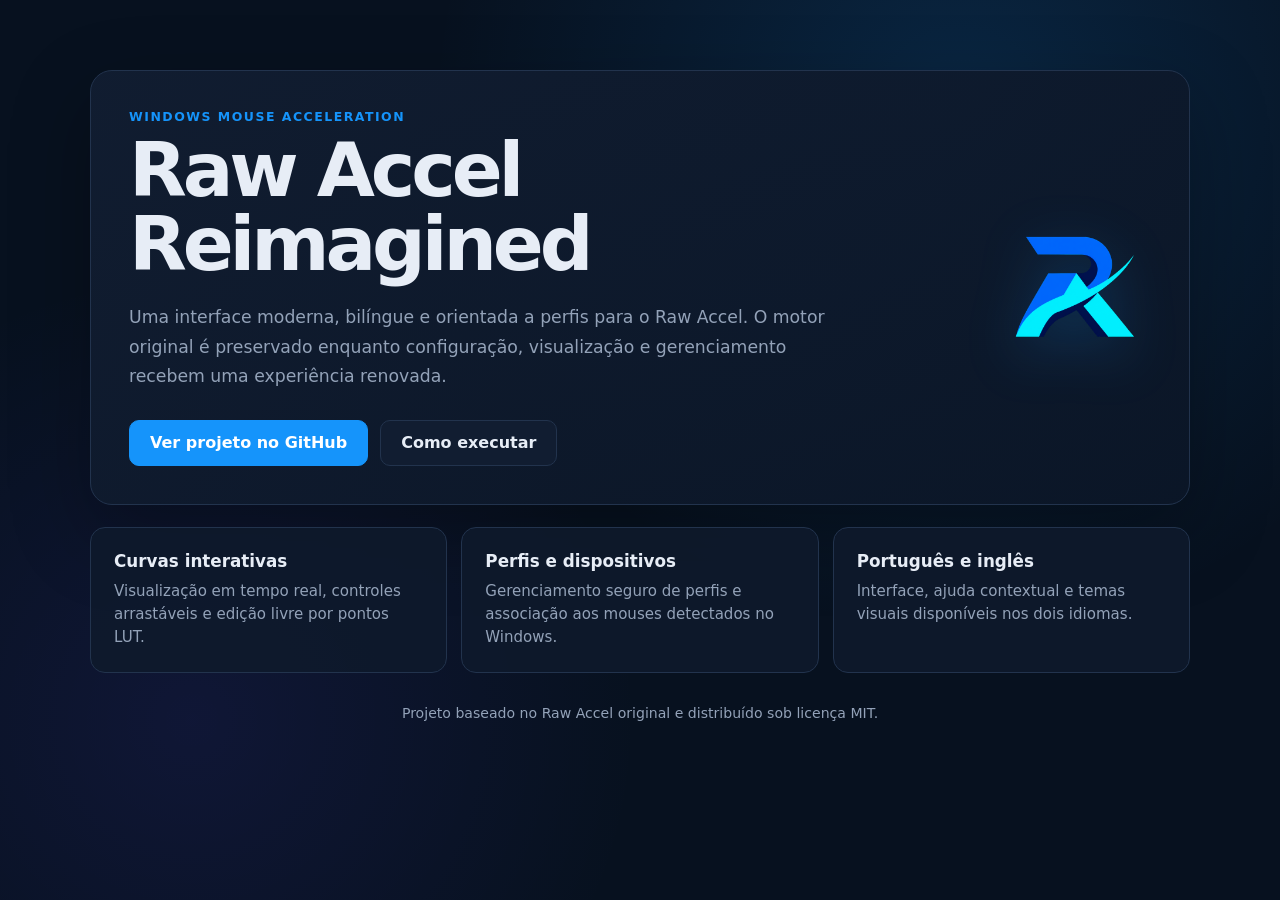
==== index.html @ 5df14cfa "Add GitHub Pages landing page and Google verification" ====
<!doctype html>
<html lang="pt-BR">
<head>
  <meta charset="utf-8">
  <meta name="viewport" content="width=device-width, initial-scale=1">
  <meta name="google-site-verification" content="Goe5ZUtYQIPYvtjaUvqPZYEEkocUjE1G4FRK8tUKPJo">
  <meta name="description" content="Raw Accel Reimagined: interface moderna, bilíngue e orientada a perfis para o driver Raw Accel no Windows.">
  <meta name="theme-color" content="#07111f">
  <link rel="canonical" href="https://diskcell.github.io/Raw-Accel-Reimagined/">
  <link rel="icon" href="modern-ui/branding/raw-accel-reimagined-logo.png">
  <title>Raw Accel Reimagined</title>
  <style>
    :root {
      color-scheme: dark;
      --background: #07111f;
      --surface: #0e1a2c;
      --surface-alt: #111d31;
      --border: #22334d;
      --text: #e7edf6;
      --muted: #93a2b8;
      --accent: #1594fb;
      --accent-hover: #42adff;
    }

    * { box-sizing: border-box; }

    body {
      margin: 0;
      min-height: 100vh;
      font-family: "Segoe UI", system-ui, -apple-system, sans-serif;
      color: var(--text);
      background:
        radial-gradient(circle at 75% 12%, rgba(21, 148, 251, .16), transparent 33rem),
        radial-gradient(circle at 15% 80%, rgba(91, 70, 255, .10), transparent 28rem),
        var(--background);
    }

    main {
      width: min(1100px, calc(100% - 40px));
      margin: 0 auto;
      padding: 70px 0 55px;
    }

    .hero {
      display: grid;
      grid-template-columns: 1fr auto;
      gap: 44px;
      align-items: center;
      padding: 38px;
      border: 1px solid var(--border);
      border-radius: 22px;
      background: linear-gradient(145deg, rgba(17, 29, 49, .96), rgba(11, 22, 39, .92));
      box-shadow: 0 28px 80px rgba(0, 0, 0, .28);
    }

    .logo {
      width: 150px;
      height: 150px;
      object-fit: contain;
      filter: drop-shadow(0 15px 28px rgba(21, 148, 251, .22));
    }

    .eyebrow {
      margin: 0 0 10px;
      color: var(--accent);
      font-weight: 700;
      letter-spacing: .12em;
      text-transform: uppercase;
      font-size: .78rem;
    }

    h1 {
      margin: 0;
      font-size: clamp(2.25rem, 6vw, 4.7rem);
      line-height: .98;
      letter-spacing: -.055em;
    }

    .lead {
      max-width: 720px;
      margin: 22px 0 0;
      color: var(--muted);
      line-height: 1.7;
      font-size: 1.08rem;
    }

    .actions {
      display: flex;
      flex-wrap: wrap;
      gap: 12px;
      margin-top: 28px;
    }

    .button {
      display: inline-flex;
      align-items: center;
      justify-content: center;
      min-height: 46px;
      padding: 0 20px;
      border: 1px solid var(--border);
      border-radius: 10px;
      color: var(--text);
      background: var(--surface-alt);
      text-decoration: none;
      font-weight: 650;
      transition: transform .15s ease, border-color .15s ease, background .15s ease;
    }

    .button.primary { background: var(--accent); border-color: var(--accent); color: white; }
    .button:hover { transform: translateY(-2px); border-color: var(--accent-hover); }
    .button.primary:hover { background: var(--accent-hover); }

    .features {
      display: grid;
      grid-template-columns: repeat(3, 1fr);
      gap: 14px;
      margin-top: 22px;
    }

    .feature {
      padding: 23px;
      border: 1px solid var(--border);
      border-radius: 15px;
      background: rgba(14, 26, 44, .88);
    }

    .feature h2 { margin: 0 0 9px; font-size: 1.05rem; }
    .feature p { margin: 0; color: var(--muted); line-height: 1.55; font-size: .94rem; }

    footer {
      padding-top: 32px;
      color: var(--muted);
      text-align: center;
      font-size: .88rem;
    }

    @media (max-width: 760px) {
      main { padding-top: 24px; }
      .hero { grid-template-columns: 1fr; padding: 27px; }
      .logo { grid-row: 1; width: 96px; height: 96px; }
      .features { grid-template-columns: 1fr; }
    }
  </style>
</head>
<body>
  <main>
    <section class="hero">
      <div>
        <p class="eyebrow">Windows mouse acceleration</p>
        <h1>Raw Accel<br>Reimagined</h1>
        <p class="lead">
          Uma interface moderna, bilíngue e orientada a perfis para o Raw Accel.
          O motor original é preservado enquanto configuração, visualização e gerenciamento recebem uma experiência renovada.
        </p>
        <div class="actions">
          <a class="button primary" href="https://github.com/diskcell/Raw-Accel-Reimagined">Ver projeto no GitHub</a>
          <a class="button" href="https://github.com/diskcell/Raw-Accel-Reimagined#executar--run">Como executar</a>
        </div>
      </div>
      <img class="logo" src="modern-ui/branding/raw-accel-reimagined-logo.png" alt="Logo do Raw Accel Reimagined">
    </section>

    <section class="features" aria-label="Principais recursos">
      <article class="feature">
        <h2>Curvas interativas</h2>
        <p>Visualização em tempo real, controles arrastáveis e edição livre por pontos LUT.</p>
      </article>
      <article class="feature">
        <h2>Perfis e dispositivos</h2>
        <p>Gerenciamento seguro de perfis e associação aos mouses detectados no Windows.</p>
      </article>
      <article class="feature">
        <h2>Português e inglês</h2>
        <p>Interface, ajuda contextual e temas visuais disponíveis nos dois idiomas.</p>
      </article>
    </section>

    <footer>
      Projeto baseado no Raw Accel original e distribuído sob licença MIT.
    </footer>
  </main>
</body>
</html>
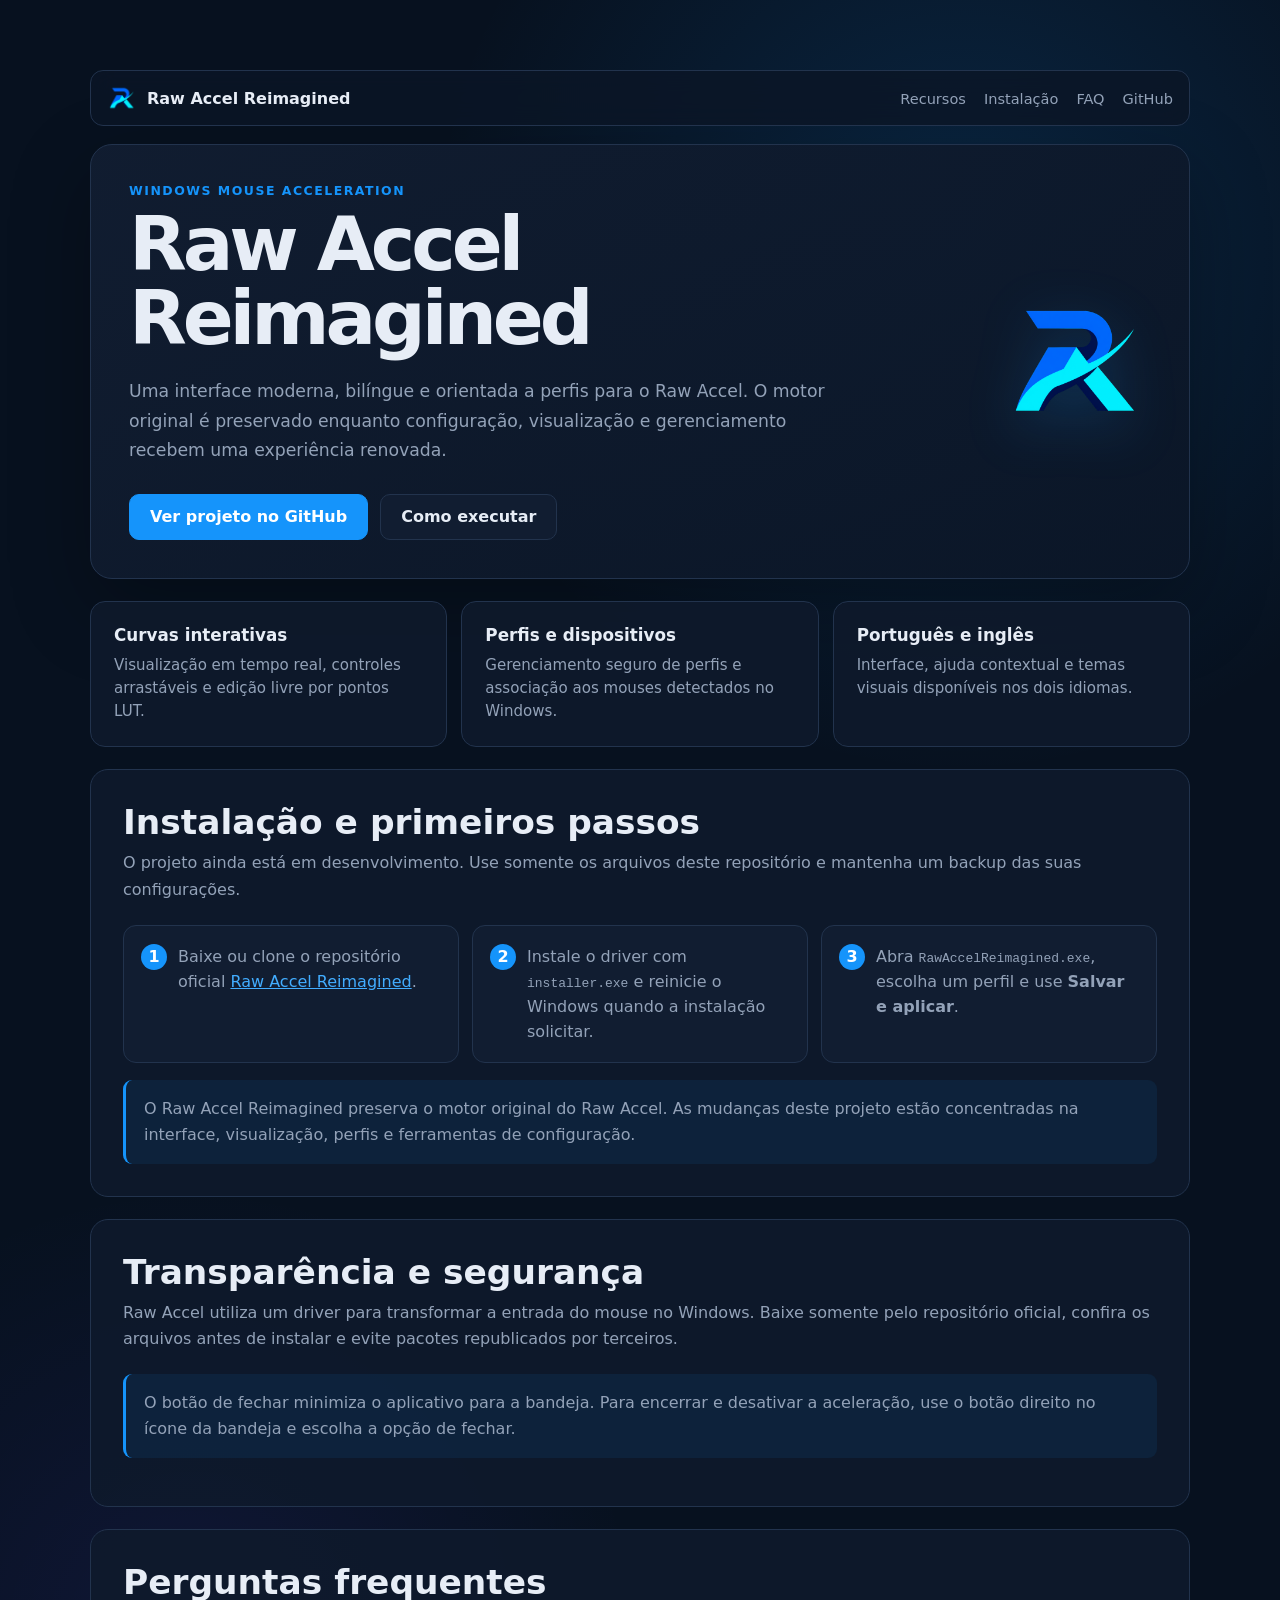
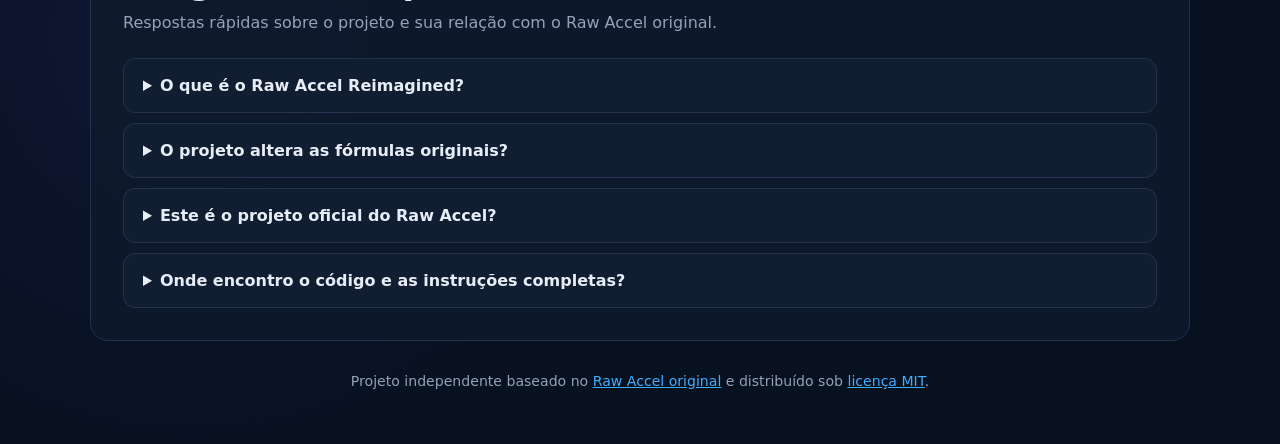
==== commit 6c884971: "Improve GitHub Pages discovery and project documentation" ====
--- a/index.html
+++ b/index.html
@@ -5,10 +5,38 @@
   <meta name="viewport" content="width=device-width, initial-scale=1">
   <meta name="google-site-verification" content="Goe5ZUtYQIPYvtjaUvqPZYEEkocUjE1G4FRK8tUKPJo">
   <meta name="description" content="Raw Accel Reimagined: interface moderna, bilíngue e orientada a perfis para o driver Raw Accel no Windows.">
+  <meta name="robots" content="index, follow, max-image-preview:large">
   <meta name="theme-color" content="#07111f">
+  <meta property="og:type" content="website">
+  <meta property="og:locale" content="pt_BR">
+  <meta property="og:title" content="Raw Accel Reimagined">
+  <meta property="og:description" content="Interface moderna, bilíngue e orientada a perfis para o driver Raw Accel no Windows.">
+  <meta property="og:url" content="https://diskcell.github.io/Raw-Accel-Reimagined/">
+  <meta property="og:image" content="https://diskcell.github.io/Raw-Accel-Reimagined/modern-ui/branding/raw-accel-reimagined-logo.png">
+  <meta property="og:image:alt" content="Logo do Raw Accel Reimagined">
+  <meta name="twitter:card" content="summary">
+  <meta name="twitter:title" content="Raw Accel Reimagined">
+  <meta name="twitter:description" content="Uma experiência moderna para configurar, visualizar e gerenciar o Raw Accel.">
+  <meta name="twitter:image" content="https://diskcell.github.io/Raw-Accel-Reimagined/modern-ui/branding/raw-accel-reimagined-logo.png">
   <link rel="canonical" href="https://diskcell.github.io/Raw-Accel-Reimagined/">
   <link rel="icon" href="modern-ui/branding/raw-accel-reimagined-logo.png">
   <title>Raw Accel Reimagined</title>
+  <script type="application/ld+json">
+  {
+    "@context": "https://schema.org",
+    "@type": "SoftwareApplication",
+    "name": "Raw Accel Reimagined",
+    "applicationCategory": "UtilitiesApplication",
+    "operatingSystem": "Windows",
+    "description": "Interface moderna, bilíngue e orientada a perfis para configurar e visualizar o driver Raw Accel.",
+    "url": "https://diskcell.github.io/Raw-Accel-Reimagined/",
+    "codeRepository": "https://github.com/diskcell/Raw-Accel-Reimagined",
+    "license": "https://github.com/diskcell/Raw-Accel-Reimagined/blob/main/LICENSE",
+    "image": "https://diskcell.github.io/Raw-Accel-Reimagined/modern-ui/branding/raw-accel-reimagined-logo.png",
+    "inLanguage": ["pt-BR", "en"],
+    "isAccessibleForFree": true
+  }
+  </script>
   <style>
     :root {
       color-scheme: dark;
@@ -23,6 +51,7 @@
     }
 
     * { box-sizing: border-box; }
+    html { scroll-behavior: smooth; }
 
     body {
       margin: 0;
@@ -41,6 +70,25 @@
       padding: 70px 0 55px;
     }
 
+    .site-nav {
+      display: flex;
+      align-items: center;
+      justify-content: space-between;
+      gap: 20px;
+      margin-bottom: 18px;
+      padding: 12px 16px;
+      border: 1px solid var(--border);
+      border-radius: 13px;
+      background: rgba(11, 22, 39, .84);
+      backdrop-filter: blur(12px);
+    }
+
+    .brand { display: flex; align-items: center; gap: 10px; color: var(--text); text-decoration: none; font-weight: 700; }
+    .brand img { width: 30px; height: 30px; object-fit: contain; }
+    .nav-links { display: flex; flex-wrap: wrap; gap: 18px; }
+    .nav-links a { color: var(--muted); text-decoration: none; font-size: .91rem; }
+    .nav-links a:hover { color: var(--accent-hover); }
+
     .hero {
       display: grid;
       grid-template-columns: 1fr auto;
@@ -127,6 +175,70 @@
     .feature h2 { margin: 0 0 9px; font-size: 1.05rem; }
     .feature p { margin: 0; color: var(--muted); line-height: 1.55; font-size: .94rem; }
 
+    .content-section {
+      margin-top: 22px;
+      padding: 32px;
+      border: 1px solid var(--border);
+      border-radius: 18px;
+      background: rgba(14, 26, 44, .88);
+    }
+
+    .content-section h2 { margin: 0 0 8px; font-size: clamp(1.55rem, 4vw, 2.15rem); }
+    .section-intro { margin: 0 0 22px; color: var(--muted); line-height: 1.65; }
+
+    .steps {
+      display: grid;
+      grid-template-columns: repeat(3, 1fr);
+      gap: 13px;
+      margin: 0;
+      padding: 0;
+      list-style: none;
+      counter-reset: step;
+    }
+
+    .steps li {
+      position: relative;
+      min-height: 122px;
+      padding: 19px 18px 18px 54px;
+      border: 1px solid var(--border);
+      border-radius: 13px;
+      background: var(--surface-alt);
+      color: var(--muted);
+      line-height: 1.55;
+      counter-increment: step;
+    }
+
+    .steps li::before {
+      content: counter(step);
+      position: absolute;
+      top: 18px;
+      left: 17px;
+      display: grid;
+      place-items: center;
+      width: 26px;
+      height: 26px;
+      border-radius: 50%;
+      color: white;
+      background: var(--accent);
+      font-weight: 750;
+    }
+
+    .notice {
+      margin-top: 17px;
+      padding: 16px 18px;
+      border-left: 3px solid var(--accent);
+      border-radius: 9px;
+      color: var(--muted);
+      background: rgba(21, 148, 251, .08);
+      line-height: 1.6;
+    }
+
+    .faq { display: grid; gap: 10px; }
+    details { border: 1px solid var(--border); border-radius: 12px; background: var(--surface-alt); }
+    summary { padding: 17px 19px; cursor: pointer; font-weight: 650; }
+    details p { margin: 0; padding: 0 19px 18px; color: var(--muted); line-height: 1.65; }
+    a { color: var(--accent-hover); }
+
     footer {
       padding-top: 32px;
       color: var(--muted);
@@ -136,15 +248,29 @@
 
     @media (max-width: 760px) {
       main { padding-top: 24px; }
+      .site-nav { align-items: flex-start; }
+      .nav-links { justify-content: flex-end; gap: 10px 14px; }
       .hero { grid-template-columns: 1fr; padding: 27px; }
       .logo { grid-row: 1; width: 96px; height: 96px; }
       .features { grid-template-columns: 1fr; }
+      .steps { grid-template-columns: 1fr; }
+      .content-section { padding: 24px; }
     }
   </style>
 </head>
 <body>
   <main>
-    <section class="hero">
+    <nav class="site-nav" aria-label="Navegação principal">
+      <a class="brand" href="#top"><img src="modern-ui/branding/raw-accel-reimagined-logo.png" alt="">Raw Accel Reimagined</a>
+      <div class="nav-links">
+        <a href="#recursos">Recursos</a>
+        <a href="#instalacao">Instalação</a>
+        <a href="#faq">FAQ</a>
+        <a href="https://github.com/diskcell/Raw-Accel-Reimagined">GitHub</a>
+      </div>
+    </nav>
+
+    <section class="hero" id="top">
       <div>
         <p class="eyebrow">Windows mouse acceleration</p>
         <h1>Raw Accel<br>Reimagined</h1>
@@ -160,7 +286,7 @@
       <img class="logo" src="modern-ui/branding/raw-accel-reimagined-logo.png" alt="Logo do Raw Accel Reimagined">
     </section>
 
-    <section class="features" aria-label="Principais recursos">
+    <section class="features" id="recursos" aria-label="Principais recursos">
       <article class="feature">
         <h2>Curvas interativas</h2>
         <p>Visualização em tempo real, controles arrastáveis e edição livre por pontos LUT.</p>
@@ -175,8 +301,54 @@
       </article>
     </section>
 
+    <section class="content-section" id="instalacao">
+      <h2>Instalação e primeiros passos</h2>
+      <p class="section-intro">O projeto ainda está em desenvolvimento. Use somente os arquivos deste repositório e mantenha um backup das suas configurações.</p>
+      <ol class="steps">
+        <li>Baixe ou clone o repositório oficial <a href="https://github.com/diskcell/Raw-Accel-Reimagined">Raw Accel Reimagined</a>.</li>
+        <li>Instale o driver com <code>installer.exe</code> e reinicie o Windows quando a instalação solicitar.</li>
+        <li>Abra <code>RawAccelReimagined.exe</code>, escolha um perfil e use <strong>Salvar e aplicar</strong>.</li>
+      </ol>
+      <div class="notice">
+        O Raw Accel Reimagined preserva o motor original do Raw Accel. As mudanças deste projeto estão concentradas na interface, visualização, perfis e ferramentas de configuração.
+      </div>
+    </section>
+
+    <section class="content-section" id="seguranca">
+      <h2>Transparência e segurança</h2>
+      <p class="section-intro">
+        Raw Accel utiliza um driver para transformar a entrada do mouse no Windows. Baixe somente pelo repositório oficial, confira os arquivos antes de instalar e evite pacotes republicados por terceiros.
+      </p>
+      <p class="notice">
+        O botão de fechar minimiza o aplicativo para a bandeja. Para encerrar e desativar a aceleração, use o botão direito no ícone da bandeja e escolha a opção de fechar.
+      </p>
+    </section>
+
+    <section class="content-section" id="faq">
+      <h2>Perguntas frequentes</h2>
+      <p class="section-intro">Respostas rápidas sobre o projeto e sua relação com o Raw Accel original.</p>
+      <div class="faq">
+        <details>
+          <summary>O que é o Raw Accel Reimagined?</summary>
+          <p>É uma interface independente e moderna para configurar o driver Raw Accel, com gráfico interativo, perfis, ajustes por dispositivo, temas e suporte a português e inglês.</p>
+        </details>
+        <details>
+          <summary>O projeto altera as fórmulas originais?</summary>
+          <p>Os cálculos e a comunicação principal com o driver continuam usando o motor original. Recursos novos validam as configurações pelo wrapper do Raw Accel antes de aplicá-las.</p>
+        </details>
+        <details>
+          <summary>Este é o projeto oficial do Raw Accel?</summary>
+          <p>Não. Raw Accel Reimagined é um projeto independente baseado no código do Raw Accel e mantém a licença e os créditos do trabalho original.</p>
+        </details>
+        <details>
+          <summary>Onde encontro o código e as instruções completas?</summary>
+          <p>No <a href="https://github.com/diskcell/Raw-Accel-Reimagined">repositório do projeto no GitHub</a>. Consulte também o <a href="https://github.com/RawAccelOfficial/rawaccel">Raw Accel original</a>.</p>
+        </details>
+      </div>
+    </section>
+
     <footer>
-      Projeto baseado no Raw Accel original e distribuído sob licença MIT.
+      Projeto independente baseado no <a href="https://github.com/RawAccelOfficial/rawaccel">Raw Accel original</a> e distribuído sob <a href="https://github.com/diskcell/Raw-Accel-Reimagined/blob/main/LICENSE">licença MIT</a>.
     </footer>
   </main>
 </body>
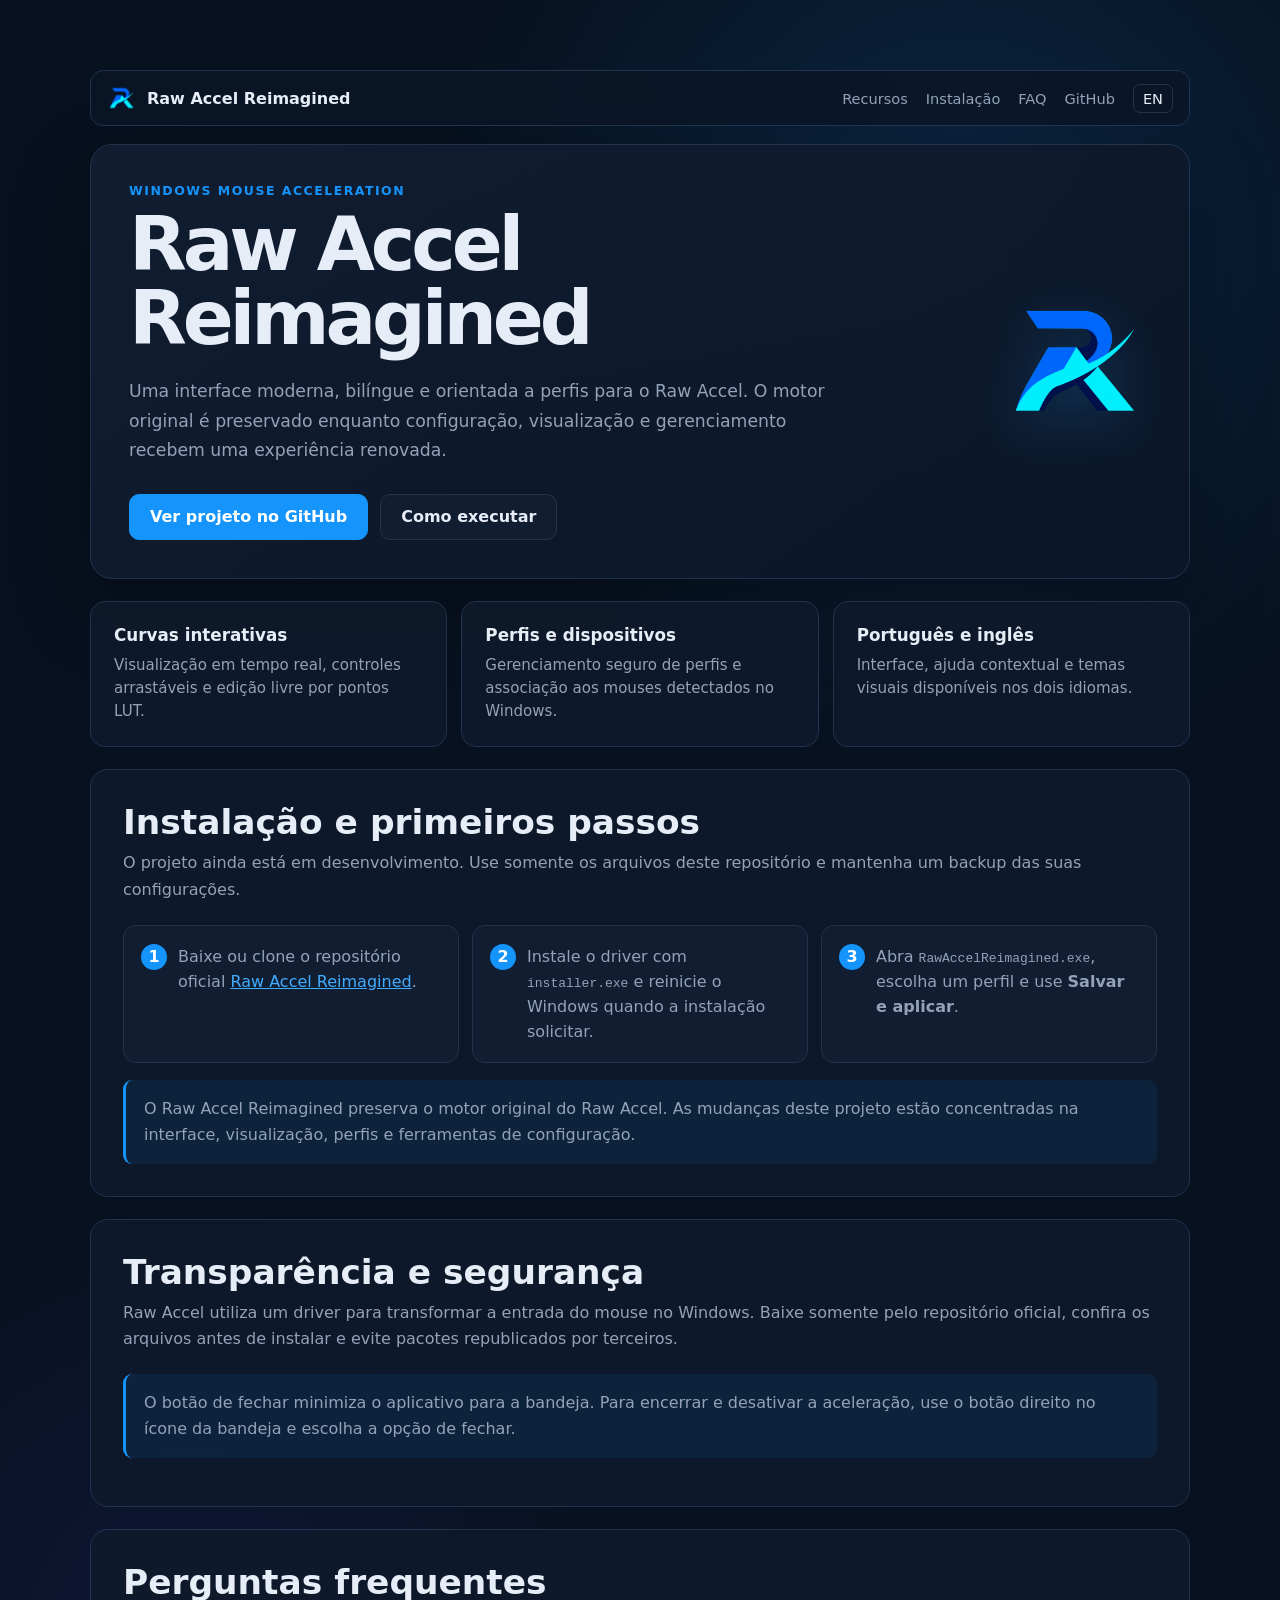
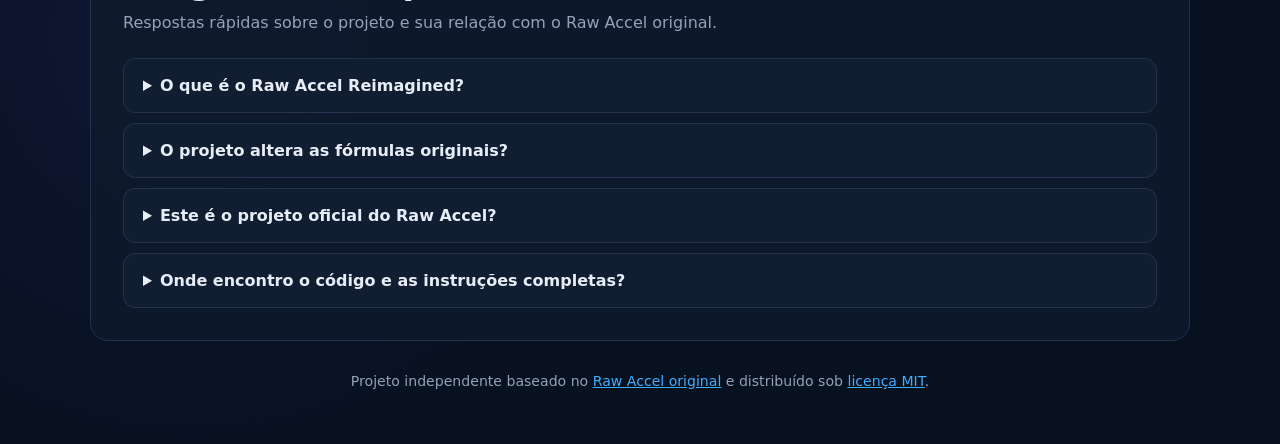
==== commit 3a360114: "Add complete English GitHub Pages version" ====
--- a/index.html
+++ b/index.html
@@ -19,7 +19,11 @@
   <meta name="twitter:description" content="Uma experiência moderna para configurar, visualizar e gerenciar o Raw Accel.">
   <meta name="twitter:image" content="https://diskcell.github.io/Raw-Accel-Reimagined/modern-ui/branding/raw-accel-reimagined-logo.png">
   <link rel="canonical" href="https://diskcell.github.io/Raw-Accel-Reimagined/">
+  <link rel="alternate" hreflang="pt-BR" href="https://diskcell.github.io/Raw-Accel-Reimagined/">
+  <link rel="alternate" hreflang="en" href="https://diskcell.github.io/Raw-Accel-Reimagined/en/">
+  <link rel="alternate" hreflang="x-default" href="https://diskcell.github.io/Raw-Accel-Reimagined/">
   <link rel="icon" href="modern-ui/branding/raw-accel-reimagined-logo.png">
+  <link rel="stylesheet" href="site.css">
   <title>Raw Accel Reimagined</title>
   <script type="application/ld+json">
   {
@@ -267,6 +271,7 @@
         <a href="#instalacao">Instalação</a>
         <a href="#faq">FAQ</a>
         <a href="https://github.com/diskcell/Raw-Accel-Reimagined">GitHub</a>
+        <a class="language-link" href="en/" lang="en" hreflang="en" aria-label="View this page in English">EN</a>
       </div>
     </nav>
 
--- a/site.css
+++ b/site.css
@@ -0,0 +1,204 @@
+:root {
+  color-scheme: dark;
+  --background: #07111f;
+  --surface: #0e1a2c;
+  --surface-alt: #111d31;
+  --border: #22334d;
+  --text: #e7edf6;
+  --muted: #93a2b8;
+  --accent: #1594fb;
+  --accent-hover: #42adff;
+}
+
+* { box-sizing: border-box; }
+html { scroll-behavior: smooth; }
+
+body {
+  margin: 0;
+  min-height: 100vh;
+  font-family: "Segoe UI", system-ui, -apple-system, sans-serif;
+  color: var(--text);
+  background:
+    radial-gradient(circle at 75% 12%, rgba(21, 148, 251, .16), transparent 33rem),
+    radial-gradient(circle at 15% 80%, rgba(91, 70, 255, .10), transparent 28rem),
+    var(--background);
+}
+
+main {
+  width: min(1100px, calc(100% - 40px));
+  margin: 0 auto;
+  padding: 70px 0 55px;
+}
+
+.site-nav {
+  display: flex;
+  align-items: center;
+  justify-content: space-between;
+  gap: 20px;
+  margin-bottom: 18px;
+  padding: 12px 16px;
+  border: 1px solid var(--border);
+  border-radius: 13px;
+  background: rgba(11, 22, 39, .84);
+  backdrop-filter: blur(12px);
+}
+
+.brand { display: flex; align-items: center; gap: 10px; color: var(--text); text-decoration: none; font-weight: 700; }
+.brand img { width: 30px; height: 30px; object-fit: contain; }
+.nav-links { display: flex; flex-wrap: wrap; align-items: center; gap: 18px; }
+.nav-links a { color: var(--muted); text-decoration: none; font-size: .91rem; }
+.nav-links a:hover { color: var(--accent-hover); }
+.language-link { padding: 5px 9px; border: 1px solid var(--border); border-radius: 7px; color: var(--text) !important; }
+
+.hero {
+  display: grid;
+  grid-template-columns: 1fr auto;
+  gap: 44px;
+  align-items: center;
+  padding: 38px;
+  border: 1px solid var(--border);
+  border-radius: 22px;
+  background: linear-gradient(145deg, rgba(17, 29, 49, .96), rgba(11, 22, 39, .92));
+  box-shadow: 0 28px 80px rgba(0, 0, 0, .28);
+}
+
+.logo {
+  width: 150px;
+  height: 150px;
+  object-fit: contain;
+  filter: drop-shadow(0 15px 28px rgba(21, 148, 251, .22));
+}
+
+.eyebrow {
+  margin: 0 0 10px;
+  color: var(--accent);
+  font-weight: 700;
+  letter-spacing: .12em;
+  text-transform: uppercase;
+  font-size: .78rem;
+}
+
+h1 {
+  margin: 0;
+  font-size: clamp(2.25rem, 6vw, 4.7rem);
+  line-height: .98;
+  letter-spacing: -.055em;
+}
+
+.lead {
+  max-width: 720px;
+  margin: 22px 0 0;
+  color: var(--muted);
+  line-height: 1.7;
+  font-size: 1.08rem;
+}
+
+.actions { display: flex; flex-wrap: wrap; gap: 12px; margin-top: 28px; }
+
+.button {
+  display: inline-flex;
+  align-items: center;
+  justify-content: center;
+  min-height: 46px;
+  padding: 0 20px;
+  border: 1px solid var(--border);
+  border-radius: 10px;
+  color: var(--text);
+  background: var(--surface-alt);
+  text-decoration: none;
+  font-weight: 650;
+  transition: transform .15s ease, border-color .15s ease, background .15s ease;
+}
+
+.button.primary { background: var(--accent); border-color: var(--accent); color: white; }
+.button:hover { transform: translateY(-2px); border-color: var(--accent-hover); }
+.button.primary:hover { background: var(--accent-hover); }
+
+.features { display: grid; grid-template-columns: repeat(3, 1fr); gap: 14px; margin-top: 22px; }
+
+.feature {
+  padding: 23px;
+  border: 1px solid var(--border);
+  border-radius: 15px;
+  background: rgba(14, 26, 44, .88);
+}
+
+.feature h2 { margin: 0 0 9px; font-size: 1.05rem; }
+.feature p { margin: 0; color: var(--muted); line-height: 1.55; font-size: .94rem; }
+
+.content-section {
+  margin-top: 22px;
+  padding: 32px;
+  border: 1px solid var(--border);
+  border-radius: 18px;
+  background: rgba(14, 26, 44, .88);
+}
+
+.content-section h2 { margin: 0 0 8px; font-size: clamp(1.55rem, 4vw, 2.15rem); }
+.section-intro { margin: 0 0 22px; color: var(--muted); line-height: 1.65; }
+
+.steps {
+  display: grid;
+  grid-template-columns: repeat(3, 1fr);
+  gap: 13px;
+  margin: 0;
+  padding: 0;
+  list-style: none;
+  counter-reset: step;
+}
+
+.steps li {
+  position: relative;
+  min-height: 122px;
+  padding: 19px 18px 18px 54px;
+  border: 1px solid var(--border);
+  border-radius: 13px;
+  background: var(--surface-alt);
+  color: var(--muted);
+  line-height: 1.55;
+  counter-increment: step;
+}
+
+.steps li::before {
+  content: counter(step);
+  position: absolute;
+  top: 18px;
+  left: 17px;
+  display: grid;
+  place-items: center;
+  width: 26px;
+  height: 26px;
+  border-radius: 50%;
+  color: white;
+  background: var(--accent);
+  font-weight: 750;
+}
+
+.notice {
+  margin-top: 17px;
+  padding: 16px 18px;
+  border-left: 3px solid var(--accent);
+  border-radius: 9px;
+  color: var(--muted);
+  background: rgba(21, 148, 251, .08);
+  line-height: 1.6;
+}
+
+.faq { display: grid; gap: 10px; }
+details { border: 1px solid var(--border); border-radius: 12px; background: var(--surface-alt); }
+summary { padding: 17px 19px; cursor: pointer; font-weight: 650; }
+details p { margin: 0; padding: 0 19px 18px; color: var(--muted); line-height: 1.65; }
+a { color: var(--accent-hover); }
+
+footer { padding-top: 32px; color: var(--muted); text-align: center; font-size: .88rem; }
+
+@media (max-width: 760px) {
+  main { padding-top: 24px; }
+  .site-nav { align-items: flex-start; }
+  .nav-links { justify-content: flex-end; gap: 10px 14px; }
+  .hero { grid-template-columns: 1fr; padding: 27px; }
+  .logo { grid-row: 1; width: 96px; height: 96px; }
+  .features { grid-template-columns: 1fr; }
+  .steps { grid-template-columns: 1fr; }
+  .content-section { padding: 24px; }
+}
